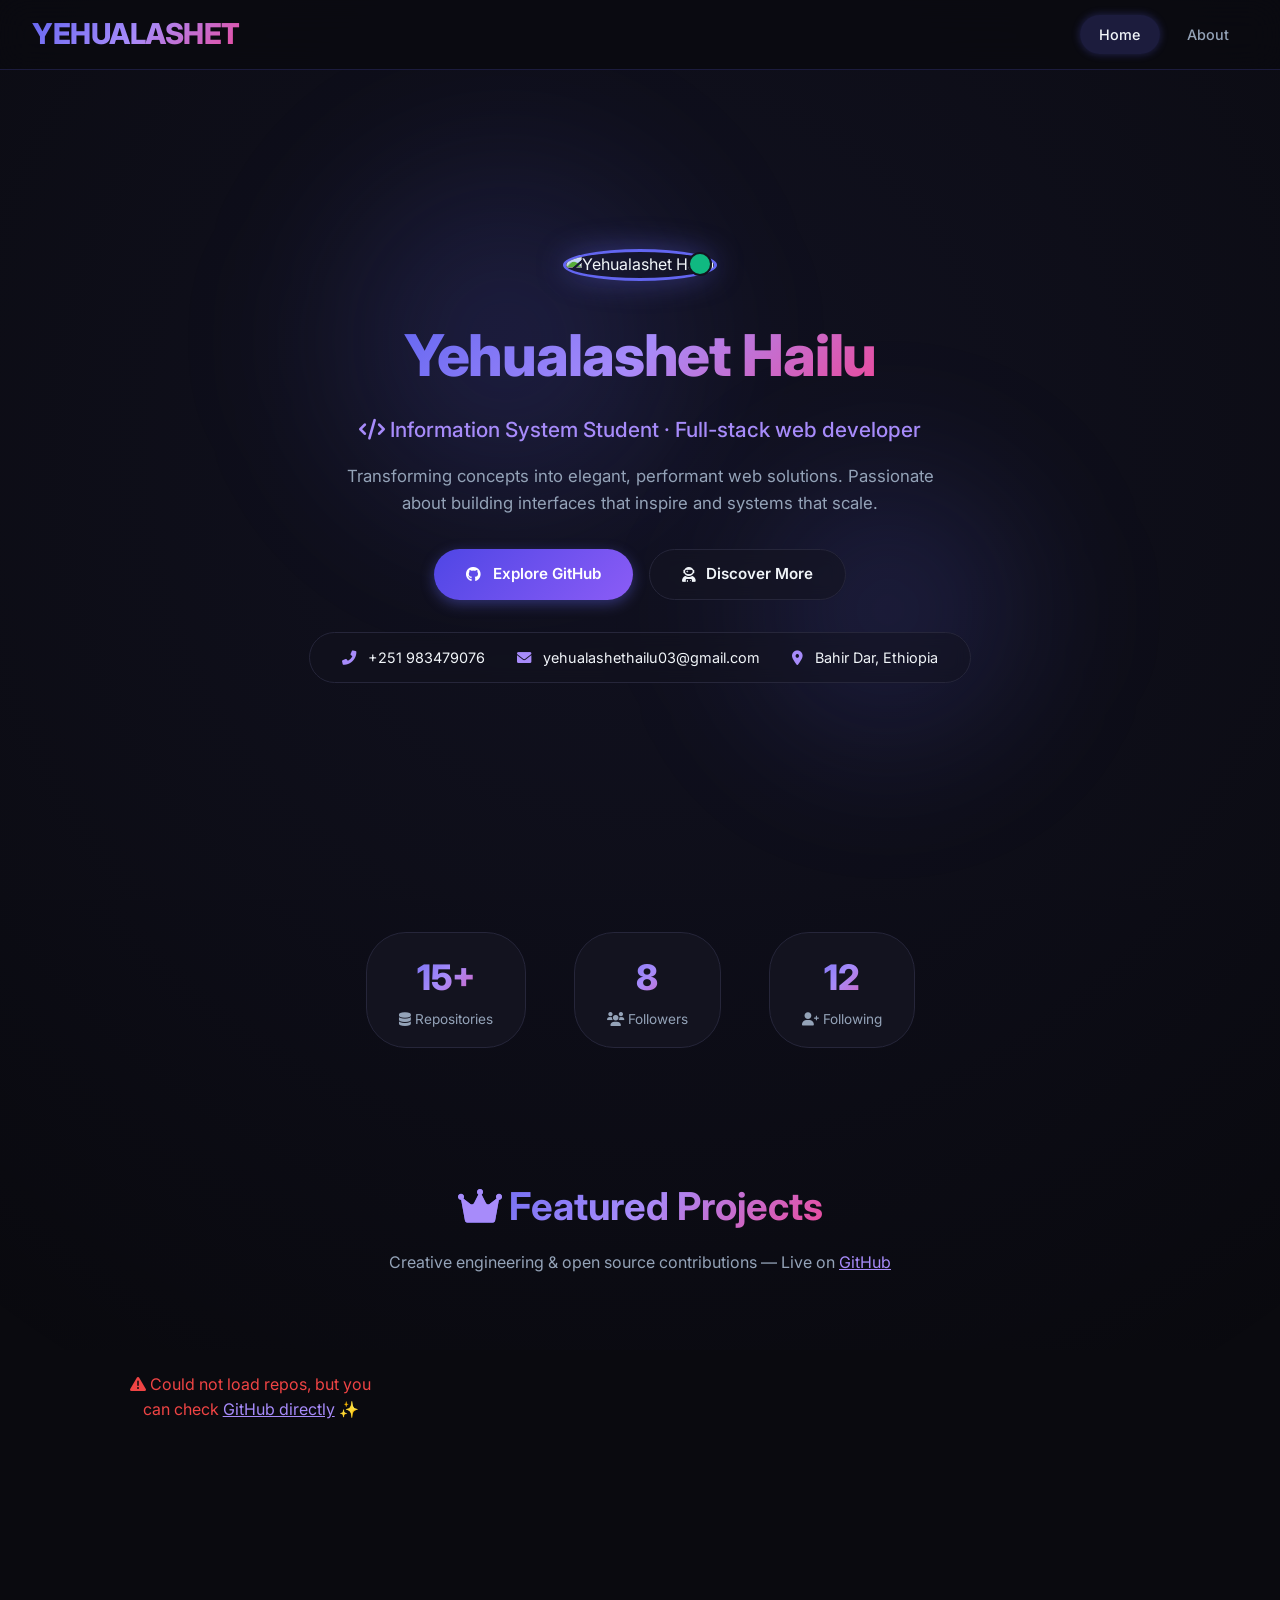
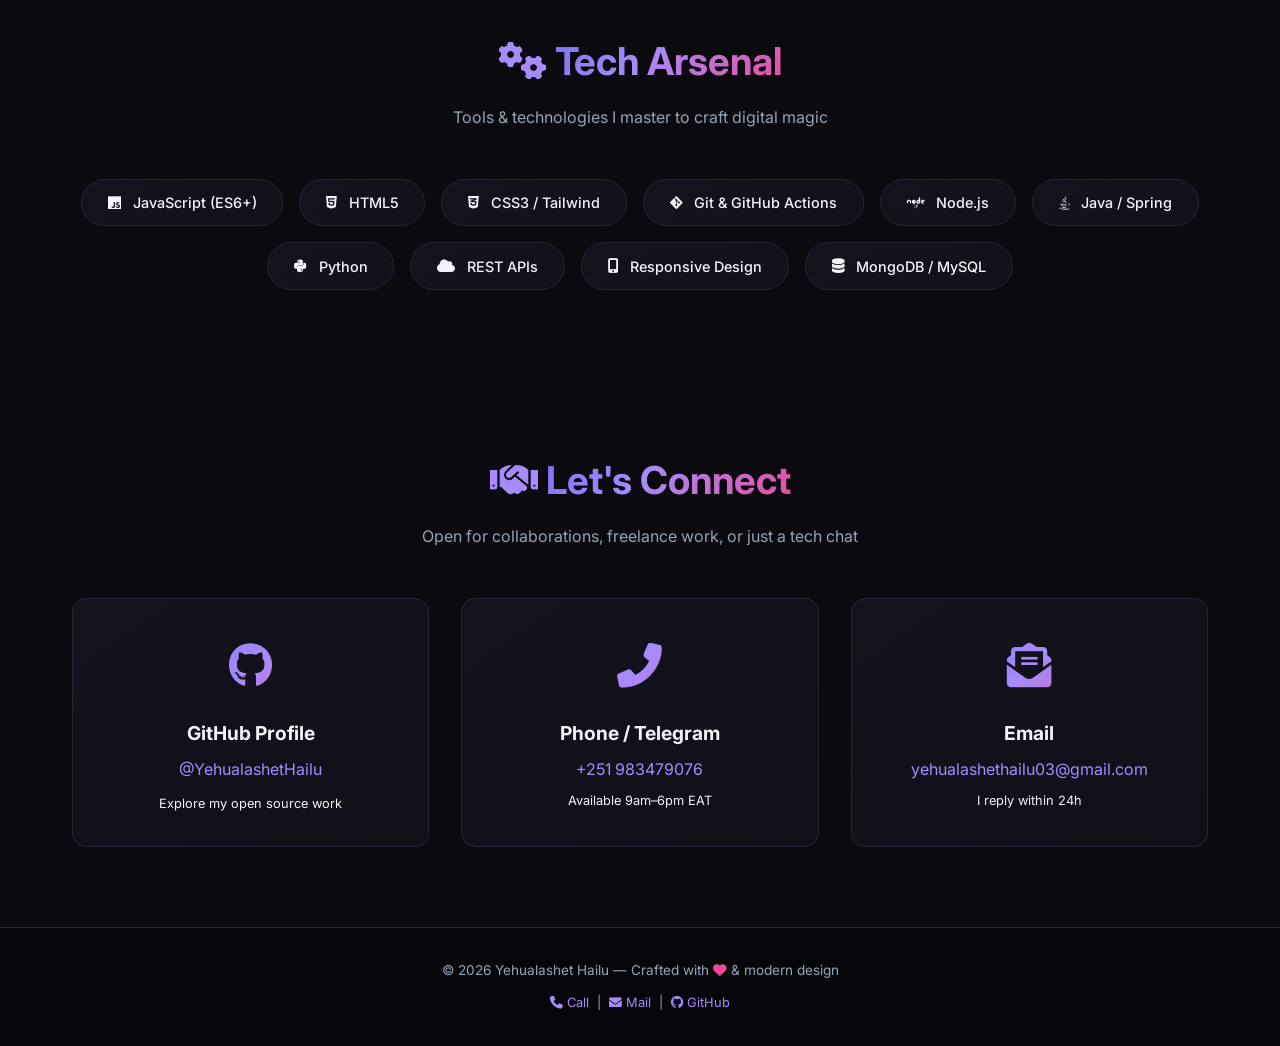
==== index.html @ ea19acee "Add files via upload" ====
<!DOCTYPE html>
<html lang="en">
<head>
  <meta charset="UTF-8" />
  <meta name="viewport" content="width=device-width, initial-scale=1.0" />
  <title>Yehualashet Hailu | Full-stack Developer & Designer</title>
  <meta name="description" content="Portfolio of Yehualashet Hailu — Information System Student at Bahir Dar University, passionate developer creating elegant digital experiences." />
  <link rel="preconnect" href="https://fonts.googleapis.com" />
  <link rel="preconnect" href="https://fonts.gstatic.com" crossorigin />
  <link href="https://fonts.googleapis.com/css2?family=Inter:opsz,wght@14..32,300;14..32,400;14..32,500;14..32,600;14..32,700;14..32,800&display=swap" rel="stylesheet" />
  <link rel="stylesheet" href="https://cdnjs.cloudflare.com/ajax/libs/font-awesome/6.0.0-beta3/css/all.min.css" />
  <link rel="stylesheet" href="style.css" />
</head>
<body>
<div class="bg-animate"></div>

<header class="navbar">
  <div class="logo" onclick="location.href='index.html'">YEHUALASHET</div>
  <nav>
    <a href="index.html" class="active">Home</a>
    <a href="about.html">About</a>
  </nav>
</header>

<section class="hero">
  <div class="hero-glow" style="top: 10%; left: 20%;"></div>
  <div class="hero-glow" style="bottom: 10%; right: 15%; width: 400px; height: 400px; animation-delay: -2s;"></div>
  <div class="avatar-wrapper">
    <img class="profile-avatar" src="https://avatars.githubusercontent.com/u/239943262?v=4" alt="Yehualashet Hailu" />
  </div>
  <h1>Yehualashet Hailu</h1>
  <p class="subtitle"><i class="fas fa-code"></i> Information System Student · Full-stack web developer</p>
  <p class="bio">Transforming concepts into elegant, performant web solutions. Passionate about building interfaces that inspire and systems that scale.</p>
  <div class="hero-btns" style="display: flex; gap: 1rem; justify-content: center; flex-wrap: wrap; margin-bottom: 2rem;">
    <a href="https://github.com/YehualashetHailu" target="_blank" class="btn btn-primary"><i class="fab fa-github"></i> Explore GitHub</a>
    <a href="about.html" class="btn btn-outline"><i class="fas fa-user-astronaut"></i> Discover More</a>
  </div>
  <div class="contact-info-row">
    <span><i class="fas fa-phone-alt"></i> +251 983479076</span>
    <span><i class="fas fa-envelope"></i> yehualashethailu03@gmail.com</span>
    <span><i class="fas fa-map-marker-alt"></i> Bahir Dar, Ethiopia</span>
  </div>
</section>

<div class="stats" id="profile-stats">
  <div class="stat"><div class="stat-num" id="repoCount">—</div><div class="stat-label"><i class="fas fa-database"></i> Repositories</div></div>
  <div class="stat"><div class="stat-num" id="followersCount">—</div><div class="stat-label"><i class="fas fa-users"></i> Followers</div></div>
  <div class="stat"><div class="stat-num" id="followingCount">—</div><div class="stat-label"><i class="fas fa-user-plus"></i> Following</div></div>
</div>

<section class="section">
  <div class="section-header">
    <h2><i class="fas fa-crown"></i> Featured Projects</h2>
    <p>Creative engineering & open source contributions — Live on <a href="https://github.com/YehualashetHailu" target="_blank" style="color:var(--accent)">GitHub</a></p>
  </div>
  <div class="projects-grid" id="repos-home">
    <div class="loading"><i class="fas fa-spinner fa-pulse"></i> Fetching repositories...</div>
  </div>
</section>

<section class="section">
  <div class="section-header">
    <h2><i class="fas fa-cogs"></i> Tech Arsenal</h2>
    <p>Tools & technologies I master to craft digital magic</p>
  </div>
  <div class="skills-grid">
    <span class="skill-badge"><i class="fab fa-js"></i> JavaScript (ES6+)</span>
    <span class="skill-badge"><i class="fab fa-html5"></i> HTML5</span>
    <span class="skill-badge"><i class="fab fa-css3-alt"></i> CSS3 / Tailwind</span>
    <span class="skill-badge"><i class="fab fa-git-alt"></i> Git & GitHub Actions</span>
    <span class="skill-badge"><i class="fab fa-node"></i> Node.js</span>
    <span class="skill-badge"><i class="fab fa-java"></i> Java / Spring</span>
    <span class="skill-badge"><i class="fab fa-python"></i> Python</span>
    <span class="skill-badge"><i class="fas fa-cloud"></i> REST APIs</span>
    <span class="skill-badge"><i class="fas fa-mobile-alt"></i> Responsive Design</span>
    <span class="skill-badge"><i class="fas fa-database"></i> MongoDB / MySQL</span>
  </div>
</section>

<section class="section">
  <div class="section-header">
    <h2><i class="fas fa-handshake"></i> Let's Connect</h2>
    <p>Open for collaborations, freelance work, or just a tech chat</p>
  </div>
  <div class="contact-grid">
    <div class="contact-card">
      <div class="contact-icon"><i class="fab fa-github"></i></div>
      <h3>GitHub Profile</h3>
      <a href="https://github.com/YehualashetHailu" target="_blank">@YehualashetHailu</a>
      <p style="margin-top:0.7rem; font-size:0.8rem;">Explore my open source work</p>
    </div>
    <div class="contact-card">
      <div class="contact-icon"><i class="fas fa-phone-alt"></i></div>
      <h3>Phone / Telegram</h3>
      <a href="tel:0983479076">+251 983479076</a>
      <p style="margin-top:0.5rem; font-size:0.8rem;">Available 9am–6pm EAT</p>
    </div>
    <div class="contact-card">
      <div class="contact-icon"><i class="fas fa-envelope-open-text"></i></div>
      <h3>Email</h3>
      <a href="mailto:yehualashethailu03@gmail.com">yehualashethailu03@gmail.com</a>
      <p style="margin-top:0.5rem; font-size:0.8rem;">I reply within 24h</p>
    </div>
  </div>
</section>

<footer>
  <p>© 2026 Yehualashet Hailu — Crafted with <i class="fas fa-heart" style="color:#ec4899"></i> & modern design</p>
  <p style="margin-top: 0.7rem; font-size:0.8rem;">
    <a href="tel:0983479076"><i class="fas fa-phone"></i> Call</a> &nbsp;|&nbsp;
    <a href="mailto:yehualashethailu03@gmail.com"><i class="fas fa-envelope"></i> Mail</a> &nbsp;|&nbsp;
    <a href="https://github.com/YehualashetHailu" target="_blank"><i class="fab fa-github"></i> GitHub</a>
  </p>
</footer>

<script>
  (function() {
    const username = 'YehualashetHailu';
    const reposContainer = document.getElementById('repos-home');
    const repoStat = document.getElementById('repoCount');
    const followerStat = document.getElementById('followersCount');
    const followingStat = document.getElementById('followingCount');

    async function fetchGitHubStats() {
      try {
        const userRes = await fetch(`https://api.github.com/users/${username}`);
        if (!userRes.ok) throw new Error('User fetch failed');
        const userData = await userRes.json();
        if (repoStat) repoStat.innerText = userData.public_repos || 0;
        if (followerStat) followerStat.innerText = userData.followers || 0;
        if (followingStat) followingStat.innerText = userData.following || 0;
      } catch (err) {
        console.warn('Stats error:', err);
        if (repoStat) repoStat.innerText = '15+';
        if (followerStat) followerStat.innerText = '8';
        if (followingStat) followingStat.innerText = '12';
      }
    }

    async function fetchRepos() {
      if (!reposContainer) return;
      reposContainer.innerHTML = '<div class="loading"><i class="fas fa-spinner fa-pulse"></i> Loading awesome projects...</div>';
      try {
        const res = await fetch(`https://api.github.com/users/${username}/repos?sort=updated&per_page=6`);
        if (!res.ok) throw new Error('Repo fetch failed');
        let repos = await res.json();
        if (!repos.length) {
          reposContainer.innerHTML = '<div class="empty"><i class="fas fa-folder-open"></i> No public repositories found</div>';
          return;
        }
        repos = repos.filter(r => !r.fork).slice(0, 6);
        const cardsHtml = repos.map(repo => {
          let langColor = '#6366f1';
          if (repo.language === 'JavaScript') langColor = '#f7df1e';
          else if (repo.language === 'CSS') langColor = '#38bdf8';
          else if (repo.language === 'HTML') langColor = '#e34c26';
          else if (repo.language === 'Python') langColor = '#3572A5';
          else if (repo.language === 'Java') langColor = '#b07219';
          return `
            <div class="project-card" onclick="window.open('${repo.html_url}', '_blank')">
              <h3><i class="fab fa-github" style="font-size:1rem; margin-right:8px;"></i> ${repo.name.replace(/-/g, ' ').substring(0, 28)}</h3>
              <p class="desc">${repo.description ? repo.description.substring(0, 100) : 'No description available yet — but the code tells a story ✨'}</p>
              <div class="project-meta">
                <div class="project-stats">
                  <span><i class="fas fa-star"></i> ${repo.stargazers_count}</span>
                  <span><i class="fas fa-code-branch"></i> ${repo.forks_count}</span>
                  <span><span style="display:inline-block;width:10px;height:10px;border-radius:50%;background:${langColor};margin-right:4px;"></span> ${repo.language || 'N/A'}</span>
                </div>
                <div class="project-tag" style="background:${langColor}20; color:${langColor === '#f7df1e' ? '#f7df1e' : '#a78bfa'}">${repo.language || 'code'}</div>
              </div>
            </div>
          `;
        }).join('');
        reposContainer.innerHTML = cardsHtml;
      } catch (err) {
        console.error('Repo fetch error:', err);
        reposContainer.innerHTML = '<div class="error"><i class="fas fa-exclamation-triangle"></i> Could not load repos, but you can check <a href="https://github.com/YehualashetHailu" target="_blank" style="color:var(--accent)">GitHub directly</a> ✨</div>';
      }
    }

    fetchGitHubStats();
    fetchRepos();
  })();
</script>
</body>
</html>
---- style.css ----
:root {
  --primary: #6366f1;
  --primary-dark: #4f46e5;
  --primary-glow: rgba(99, 102, 241, 0.4);
  --accent: #a78bfa;
  --accent-pink: #ec4899;
  --bg: #0a0a0f;
  --bg-elevated: #11111a;
  --bg-card: #13131f;
  --bg-card-hover: #1c1c2a;
  --text: #f1f5f9;
  --text-muted: #94a3b8;
  --text-dim: #5b6b8c;
  --border: #26263a;
  --border-glow: #3d3d5c;
  --gradient-1: linear-gradient(135deg, #6366f1 0%, #a78bfa 50%, #ec4899 100%);
  --gradient-2: linear-gradient(135deg, #4f46e5 0%, #8b5cf6 100%);
  --gradient-mesh: radial-gradient(circle at 20% 30%, rgba(99,102,241,0.12) 0%, transparent 50%),
                   radial-gradient(circle at 80% 70%, rgba(236,72,153,0.08) 0%, transparent 60%);
  --shadow-sm: 0 4px 20px rgba(0, 0, 0, 0.3);
  --shadow-md: 0 8px 30px rgba(99, 102, 241, 0.12);
  --shadow-lg: 0 25px 45px -12px rgba(99, 102, 241, 0.25);
  --radius: 20px;
  --radius-md: 14px;
  --transition: all 0.3s cubic-bezier(0.25, 0.46, 0.45, 0.94);
}

* {
  margin: 0;
  padding: 0;
  box-sizing: border-box;
}

html {
  scroll-behavior: smooth;
}

body {
  font-family: 'Inter', 'Segoe UI', 'Helvetica Neue', system-ui, sans-serif;
  background: var(--bg);
  color: var(--text);
  line-height: 1.6;
  overflow-x: hidden;
}

/* Custom Scrollbar */
::-webkit-scrollbar {
  width: 8px;
}
::-webkit-scrollbar-track {
  background: var(--bg-elevated);
}
::-webkit-scrollbar-thumb {
  background: var(--primary);
  border-radius: 10px;
}

/* Animated Background */
.bg-animate {
  position: fixed;
  top: 0;
  left: 0;
  width: 100%;
  height: 100%;
  z-index: -2;
  background: var(--bg);
}
.bg-animate::before {
  content: '';
  position: absolute;
  width: 200%;
  height: 200%;
  top: -50%;
  left: -50%;
  background: radial-gradient(circle, rgba(99,102,241,0.08) 0%, transparent 70%);
  animation: slowRotate 30s linear infinite;
}
@keyframes slowRotate {
  0% { transform: rotate(0deg); }
  100% { transform: rotate(360deg); }
}

/* Navbar */
.navbar {
  position: fixed;
  top: 0;
  left: 0;
  right: 0;
  z-index: 1000;
  background: rgba(10, 10, 15, 0.75);
  backdrop-filter: blur(16px);
  border-bottom: 1px solid rgba(99, 102, 241, 0.2);
  padding: 0 2rem;
  height: 70px;
  display: flex;
  align-items: center;
  justify-content: space-between;
}
.logo {
  font-size: 1.8rem;
  font-weight: 800;
  background: var(--gradient-1);
  -webkit-background-clip: text;
  background-clip: text;
  color: transparent;
  cursor: pointer;
  letter-spacing: -0.5px;
  transition: transform 0.2s;
}
.logo:hover {
  transform: scale(1.02);
}
.navbar nav {
  display: flex;
  gap: 0.5rem;
}
.navbar nav a {
  color: var(--text-muted);
  text-decoration: none;
  font-weight: 500;
  padding: 0.5rem 1.2rem;
  border-radius: 40px;
  transition: all 0.2s;
  font-size: 0.9rem;
}
.navbar nav a:hover,
.navbar nav a.active {
  background: rgba(99, 102, 241, 0.2);
  color: var(--text);
  box-shadow: 0 0 8px rgba(99, 102, 241, 0.3);
}

/* Buttons */
.btn {
  display: inline-flex;
  align-items: center;
  gap: 0.7rem;
  padding: 0.8rem 2rem;
  border-radius: 50px;
  font-weight: 600;
  transition: all 0.25s;
  cursor: pointer;
  border: none;
  font-size: 0.95rem;
  text-decoration: none;
  position: relative;
  overflow: hidden;
  z-index: 1;
}
.btn::before {
  content: '';
  position: absolute;
  top: 0;
  left: -100%;
  width: 100%;
  height: 100%;
  background: linear-gradient(90deg, transparent, rgba(255,255,255,0.2), transparent);
  transition: left 0.5s;
  z-index: -1;
}
.btn:hover::before {
  left: 100%;
}
.btn-primary {
  background: var(--gradient-2);
  color: white;
  box-shadow: 0 4px 14px rgba(99, 102, 241, 0.4);
}
.btn-primary:hover {
  transform: translateY(-3px);
  box-shadow: 0 12px 25px rgba(99, 102, 241, 0.5);
}
.btn-outline {
  background: rgba(20, 20, 35, 0.7);
  backdrop-filter: blur(8px);
  border: 1px solid var(--border);
  color: var(--text);
}
.btn-outline:hover {
  border-color: var(--primary);
  background: rgba(99, 102, 241, 0.1);
  transform: translateY(-3px);
}

/* Hero Section */
.hero {
  min-height: 100vh;
  display: flex;
  flex-direction: column;
  align-items: center;
  justify-content: center;
  text-align: center;
  padding: 8rem 2rem 6rem;
  position: relative;
}
.hero-glow {
  position: absolute;
  width: 500px;
  height: 500px;
  background: radial-gradient(circle, rgba(99,102,241,0.2), transparent 70%);
  border-radius: 50%;
  filter: blur(60px);
  z-index: -1;
  animation: floatGlow 8s infinite alternate;
}
@keyframes floatGlow {
  0% { transform: translateY(0px) scale(1); opacity: 0.5; }
  100% { transform: translateY(-30px) scale(1.1); opacity: 0.8; }
}
.avatar-wrapper {
  position: relative;
  margin-bottom: 1.8rem;
}
.avatar-wrapper::after {
  content: '';
  position: absolute;
  bottom: 5px;
  right: 5px;
  width: 20px;
  height: 20px;
  background: #10b981;
  border-radius: 50%;
  border: 2px solid var(--bg-card);
  animation: pulse 2s infinite;
}
@keyframes pulse {
  0%, 100% { transform: scale(1); opacity: 1; }
  50% { transform: scale(1.2); opacity: 0.7; }
}
.profile-avatar {
  width: 140px;
  height: 140px;
  border-radius: 50%;
  object-fit: cover;
  border: 3px solid var(--primary);
  box-shadow: 0 0 30px var(--primary-glow);
  transition: transform 0.4s;
}
.profile-avatar:hover {
  transform: scale(1.03);
}
.hero h1 {
  font-size: 3.6rem;
  font-weight: 800;
  letter-spacing: -0.02em;
  background: var(--gradient-1);
  -webkit-background-clip: text;
  background-clip: text;
  color: transparent;
  margin-bottom: 0.75rem;
  animation: fadeInUp 0.8s ease;
}
.hero .subtitle {
  font-size: 1.3rem;
  color: var(--accent);
  font-weight: 500;
  margin-bottom: 1rem;
  animation: fadeInUp 0.8s ease 0.1s backwards;
}
.hero .bio {
  max-width: 620px;
  margin: 0 auto 2rem;
  color: var(--text-muted);
  font-size: 1.05rem;
  animation: fadeInUp 0.8s ease 0.2s backwards;
}
.hero-btns {
  display: flex;
  gap: 1rem;
  justify-content: center;
  flex-wrap: wrap;
  margin-bottom: 2rem;
  animation: fadeInUp 0.8s ease 0.3s backwards;
}
@keyframes fadeInUp {
  from {
    opacity: 0;
    transform: translateY(30px);
  }
  to {
    opacity: 1;
    transform: translateY(0);
  }
}
.contact-info-row {
  display: flex;
  gap: 2rem;
  justify-content: center;
  flex-wrap: wrap;
  font-size: 0.9rem;
  background: rgba(19, 19, 31, 0.5);
  backdrop-filter: blur(8px);
  padding: 0.8rem 2rem;
  border-radius: 60px;
  width: fit-content;
  margin: 0 auto;
  border: 1px solid var(--border);
  animation: fadeInUp 0.8s ease 0.4s backwards;
}
.contact-info-row span i {
  margin-right: 8px;
  color: var(--accent);
}

/* Stats Section */
.stats {
  display: flex;
  justify-content: center;
  gap: 3rem;
  padding: 2rem 2rem 3rem;
  flex-wrap: wrap;
}
.stat {
  text-align: center;
  background: var(--bg-card);
  padding: 1rem 2rem;
  border-radius: 40px;
  min-width: 140px;
  border: 1px solid var(--border);
  transition: all 0.2s;
  position: relative;
  overflow: hidden;
}
.stat::after {
  content: '';
  position: absolute;
  bottom: 0;
  left: 0;
  width: 0%;
  height: 2px;
  background: var(--gradient-1);
  transition: width 0.3s;
}
.stat:hover::after {
  width: 100%;
}
.stat:hover {
  border-color: var(--primary);
  transform: translateY(-4px);
  background: var(--bg-card-hover);
}
.stat-num {
  font-size: 2.2rem;
  font-weight: 800;
  background: var(--gradient-1);
  -webkit-background-clip: text;
  background-clip: text;
  color: transparent;
}
.stat-label {
  font-size: 0.85rem;
  color: var(--text-muted);
  margin-top: 0.25rem;
}

/* Sections */
.section {
  padding: 5rem 2rem;
  max-width: 1200px;
  margin: 0 auto;
}
.section-header {
  text-align: center;
  margin-bottom: 3rem;
}
.section-header h2 {
  font-size: 2.4rem;
  font-weight: 700;
  display: inline-block;
  background: var(--gradient-1);
  -webkit-background-clip: text;
  background-clip: text;
  color: transparent;
  position: relative;
}
.section-header h2 i {
  background: none;
  -webkit-text-fill-color: var(--accent);
  color: var(--accent);
}
.section-header p {
  color: var(--text-muted);
  margin-top: 0.8rem;
  font-size: 1rem;
}
.section-header .line {
  width: 70px;
  height: 3px;
  background: var(--gradient-1);
  margin: 0.8rem auto 0;
  border-radius: 3px;
}

/* Skills Grid */
.skills-grid {
  display: flex;
  flex-wrap: wrap;
  justify-content: center;
  gap: 1rem;
}
.skill-badge {
  padding: 0.7rem 1.6rem;
  border-radius: 60px;
  background: linear-gradient(145deg, var(--bg-card), var(--bg-elevated));
  border: 1px solid var(--border);
  font-weight: 500;
  transition: all 0.25s;
  font-size: 0.9rem;
  backdrop-filter: blur(4px);
  cursor: default;
  position: relative;
  overflow: hidden;
}
.skill-badge i {
  margin-right: 8px;
}
.skill-badge:hover {
  border-color: var(--primary);
  transform: translateY(-3px) scale(1.02);
  box-shadow: 0 8px 16px rgba(99, 102, 241, 0.15);
  background: var(--bg-card-hover);
}

/* Projects Grid */
.projects-grid {
  display: grid;
  grid-template-columns: repeat(auto-fill, minmax(340px, 1fr));
  gap: 2rem;
}
.project-card {
  background: var(--bg-card);
  border: 1px solid var(--border);
  border-radius: var(--radius);
  padding: 1.8rem;
  transition: all 0.35s;
  position: relative;
  overflow: hidden;
  cursor: pointer;
  animation: fadeInUp 0.6s ease backwards;
  animation-delay: calc(var(--i, 0) * 0.1s);
}
.project-card::before {
  content: '';
  position: absolute;
  top: 0;
  left: 0;
  right: 0;
  height: 3px;
  background: var(--gradient-1);
  transform: scaleX(0);
  transition: transform 0.3s;
}
.project-card:hover::before {
  transform: scaleX(1);
}
.project-card:hover {
  transform: translateY(-8px);
  border-color: var(--border-glow);
  box-shadow: var(--shadow-lg);
}
.project-card h3 {
  font-size: 1.4rem;
  margin-bottom: 0.7rem;
  font-weight: 700;
}
.project-card .desc {
  color: var(--text-muted);
  font-size: 0.9rem;
  margin-bottom: 1.2rem;
  line-height: 1.5;
}
.project-meta {
  display: flex;
  justify-content: space-between;
  align-items: center;
  flex-wrap: wrap;
  margin-top: 0.8rem;
}
.project-stats {
  display: flex;
  gap: 1rem;
  color: var(--text-dim);
  font-size: 0.8rem;
}
.project-stats i {
  margin-right: 4px;
}
.project-tag {
  padding: 0.3rem 1rem;
  border-radius: 30px;
  font-size: 0.7rem;
  font-weight: 600;
  letter-spacing: 0.5px;
}

/* Contact Grid */
.contact-grid {
  display: grid;
  grid-template-columns: repeat(auto-fit, minmax(260px, 1fr));
  gap: 2rem;
  margin-top: 1rem;
}
.contact-card {
  background: linear-gradient(145deg, var(--bg-card), #0f0f18);
  border: 1px solid var(--border);
  border-radius: var(--radius-md);
  padding: 2rem;
  text-align: center;
  transition: all 0.3s;
  position: relative;
  overflow: hidden;
}
.contact-card::after {
  content: '';
  position: absolute;
  bottom: 0;
  left: 0;
  width: 0%;
  height: 2px;
  background: var(--gradient-1);
  transition: width 0.3s;
}
.contact-card:hover::after {
  width: 100%;
}
.contact-card:hover {
  border-color: var(--primary);
  transform: translateY(-6px);
  background: var(--bg-card-hover);
}
.contact-icon {
  font-size: 2.8rem;
  background: var(--gradient-1);
  -webkit-background-clip: text;
  background-clip: text;
  color: transparent;
  margin-bottom: 1rem;
}
.contact-card h3 {
  font-size: 1.2rem;
  margin-bottom: 0.5rem;
}
.contact-card a {
  color: var(--accent);
  text-decoration: none;
  transition: all 0.2s;
}
.contact-card a:hover {
  text-decoration: underline;
}

/* Page Header (About) */
.page-header {
  min-height: 55vh;
  display: flex;
  flex-direction: column;
  align-items: center;
  justify-content: center;
  text-align: center;
  padding: 8rem 2rem 4rem;
  position: relative;
}
.page-header h1 {
  font-size: 3.5rem;
  font-weight: 800;
  background: var(--gradient-1);
  -webkit-background-clip: text;
  background-clip: text;
  color: transparent;
  margin-bottom: 0.5rem;
  animation: fadeInUp 0.8s ease;
}
.page-header .subtitle {
  font-size: 1.2rem;
  color: var(--accent);
  margin-bottom: 1rem;
  animation: fadeInUp 0.8s ease 0.1s backwards;
}
.page-header .avatar-glow {
  animation: fadeInUp 0.8s ease;
}

/* Two Column Layout */
.two-col {
  display: grid;
  grid-template-columns: 1fr 1fr;
  gap: 3rem;
  align-items: start;
}

/* Info Card */
.info-card {
  background: var(--bg-card);
  border: 1px solid var(--border);
  border-radius: var(--radius);
  padding: 2rem;
  transition: all 0.3s;
  animation: fadeInUp 0.6s ease backwards;
}
.info-card:nth-child(1) { animation-delay: 0.1s; }
.info-card:nth-child(2) { animation-delay: 0.2s; }
.info-card:hover {
  border-color: var(--primary);
  transform: translateY(-5px);
  box-shadow: var(--shadow-lg);
}
.info-card h3 {
  font-size: 1.5rem;
  margin-bottom: 1.2rem;
  display: flex;
  align-items: center;
  gap: 0.6rem;
}
.info-card h3 i {
  color: var(--accent);
}
.info-card p {
  color: var(--text-muted);
  margin-bottom: 1rem;
}

/* Personal Details */
.personal-details {
  background: linear-gradient(145deg, #0f0f18, var(--bg-card));
  border-radius: var(--radius-md);
  padding: 1.5rem;
  margin-top: 1.5rem;
}
.personal-details p {
  display: flex;
  align-items: center;
  gap: 0.8rem;
  margin: 0.8rem 0;
  font-size: 0.95rem;
  transition: transform 0.2s;
}
.personal-details p:hover {
  transform: translateX(5px);
}
.personal-details i {
  width: 24px;
  color: var(--accent);
}

/* Timeline */
.timeline {
  position: relative;
  padding-left: 1.5rem;
}
.timeline::before {
  content: '';
  position: absolute;
  left: 0;
  top: 0;
  bottom: 0;
  width: 2px;
  background: linear-gradient(to bottom, var(--primary), var(--accent-pink));
}
.timeline-item {
  position: relative;
  margin-bottom: 2rem;
  padding-left: 1.5rem;
  transition: transform 0.2s;
}
.timeline-item:hover {
  transform: translateX(5px);
}
.timeline-item::before {
  content: '';
  position: absolute;
  left: -1.5rem;
  top: 5px;
  width: 12px;
  height: 12px;
  border-radius: 50%;
  background: var(--primary);
  border: 2px solid var(--bg-card);
  transition: transform 0.2s;
}
.timeline-item:hover::before {
  transform: scale(1.3);
  background: var(--accent-pink);
}
.timeline-item h4 {
  font-size: 1.1rem;
  font-weight: 700;
  margin-bottom: 0.3rem;
}
.timeline-item .time {
  font-size: 0.8rem;
  color: var(--accent);
  margin-bottom: 0.5rem;
}
.timeline-item p {
  color: var(--text-muted);
  font-size: 0.9rem;
}

/* CTA Card */
.cta-card {
  background: linear-gradient(145deg, var(--bg-card), #0f0f18);
  border: 1px solid var(--border);
  border-radius: var(--radius);
  padding: 2.5rem;
  text-align: center;
  max-width: 700px;
  margin: 0 auto;
  transition: all 0.3s;
  animation: fadeInUp 0.6s ease 0.3s backwards;
}
.cta-card:hover {
  border-color: var(--primary);
  transform: translateY(-6px);
  box-shadow: var(--shadow-lg);
}
.cta-icon {
  font-size: 3rem;
  background: var(--gradient-1);
  -webkit-background-clip: text;
  background-clip: text;
  color: transparent;
  margin-bottom: 1rem;
}
.contact-links {
  display: flex;
  gap: 2rem;
  justify-content: center;
  flex-wrap: wrap;
  margin-top: 1.5rem;
  padding-top: 1.5rem;
  border-top: 1px solid var(--border);
}
.contact-links a {
  color: var(--text-muted);
  text-decoration: none;
  transition: all 0.2s;
  position: relative;
}
.contact-links a::after {
  content: '';
  position: absolute;
  bottom: -4px;
  left: 0;
  width: 0%;
  height: 1px;
  background: var(--accent);
  transition: width 0.2s;
}
.contact-links a:hover {
  color: var(--accent);
}
.contact-links a:hover::after {
  width: 100%;
}

/* Footer */
footer {
  text-align: center;
  padding: 2rem;
  border-top: 1px solid var(--border);
  background: rgba(0, 0, 0, 0.3);
  color: var(--text-muted);
  font-size: 0.85rem;
}
footer a {
  color: var(--accent);
  text-decoration: none;
  transition: color 0.2s;
}
footer a:hover {
  text-decoration: underline;
}

/* Loading & Error */
.loading, .error, .empty {
  text-align: center;
  padding: 3rem;
  color: var(--text-muted);
}
.error {
  color: #ef4444;
}

/* Responsive */
@media (max-width: 768px) {
  .hero h1 {
    font-size: 2.3rem;
  }
  .section {
    padding: 3rem 1rem;
  }
  .stats {
    gap: 1rem;
  }
  .contact-info-row {
    flex-direction: column;
    gap: 0.8rem;
    padding: 1rem 1.5rem;
    border-radius: 30px;
  }
  .navbar {
    padding: 0 1rem;
  }
  .two-col {
    grid-template-columns: 1fr;
    gap: 2rem;
  }
  .projects-grid {
    grid-template-columns: 1fr;
  }
  .page-header h1 {
    font-size: 2.3rem;
  }
  .hero h1 {
    font-size: 2rem;
  }
  .section-header h2 {
    font-size: 1.8rem;
  }
}
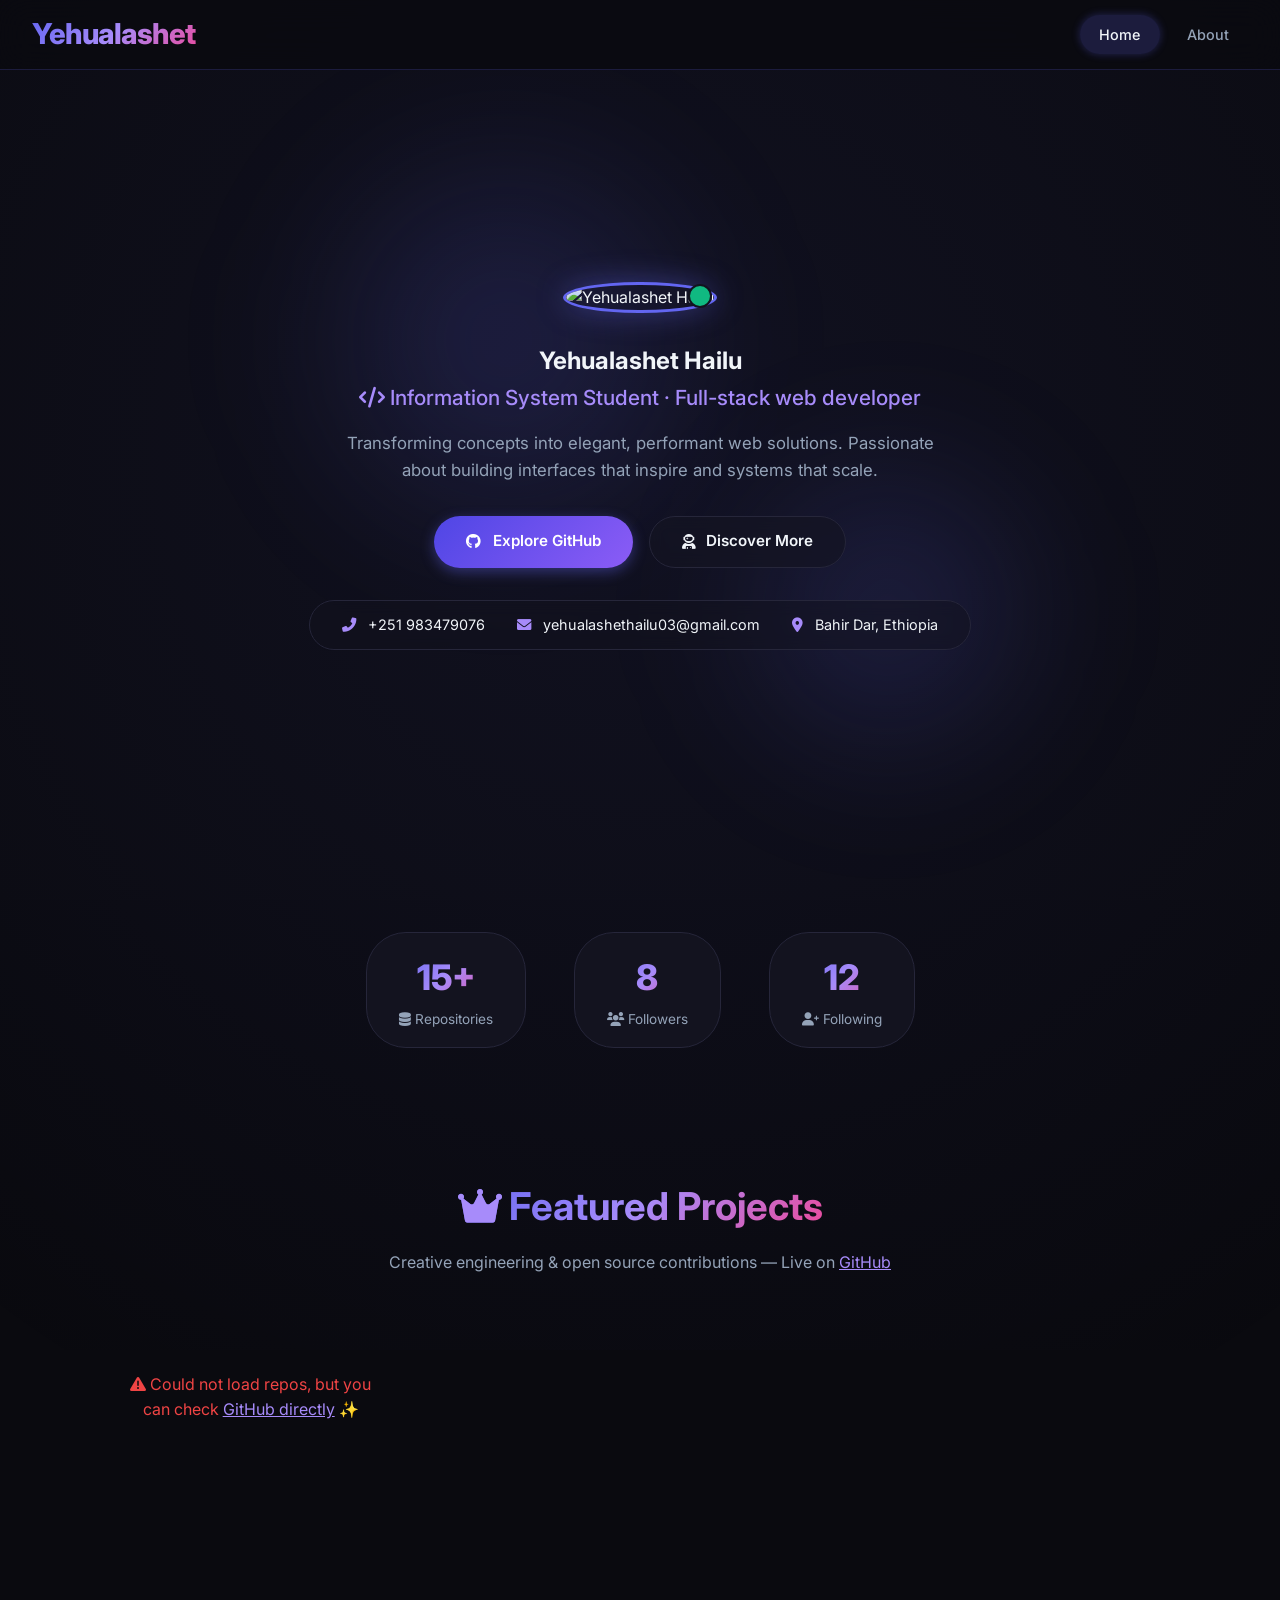
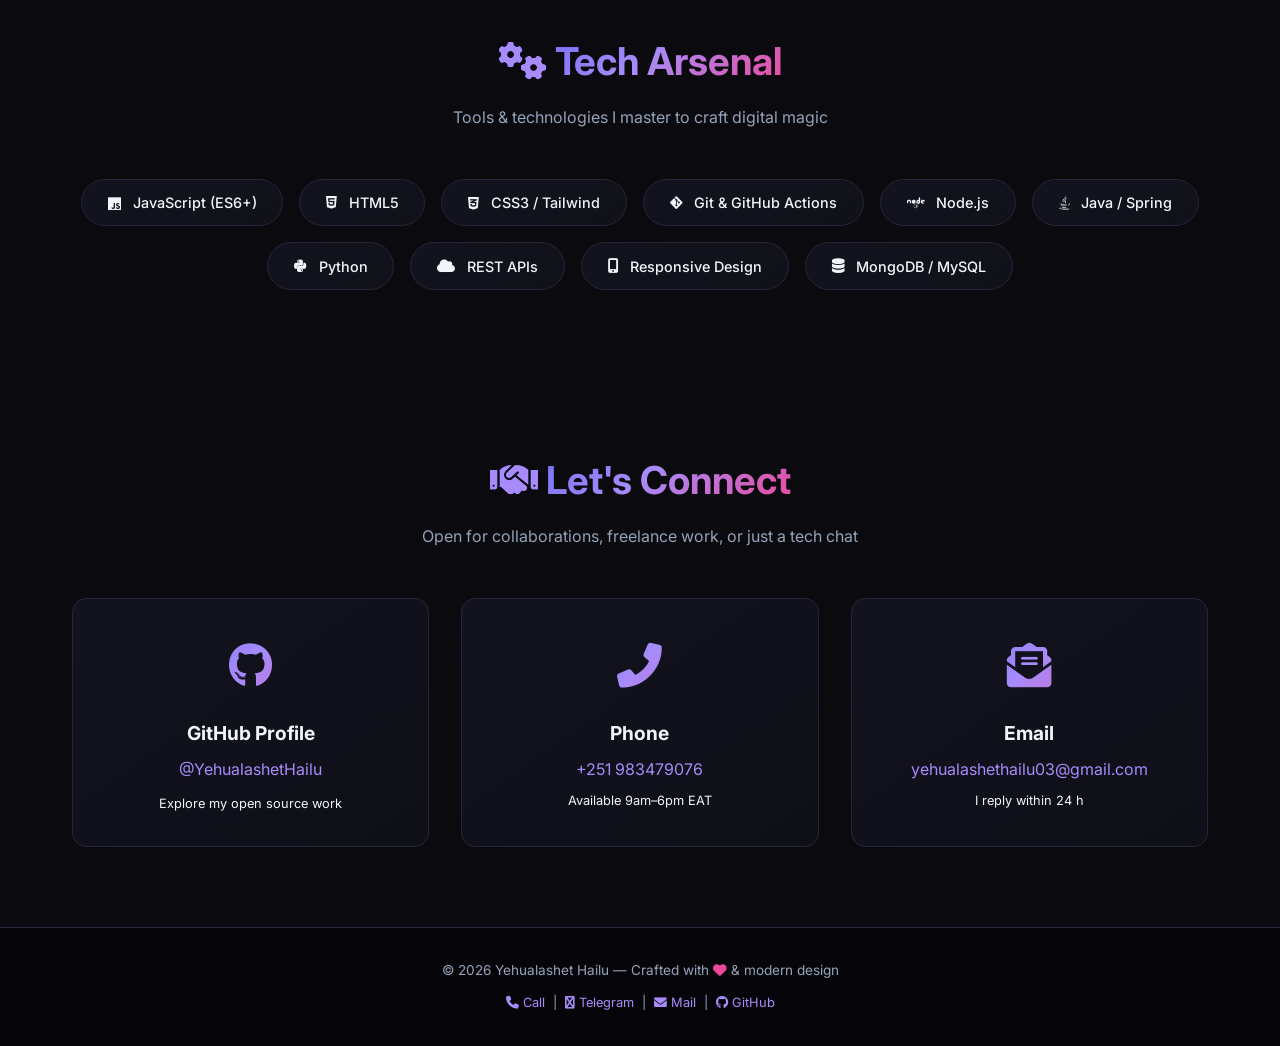
==== commit 0df362fc: "adding telegram account" ====
--- a/index.html
+++ b/index.html
@@ -15,7 +15,7 @@
 <div class="bg-animate"></div>
 
 <header class="navbar">
-  <div class="logo" onclick="location.href='index.html'">YEHUALASHET</div>
+  <div class="logo" onclick="location.href='index.html'">Yehualashet</div>
   <nav>
     <a href="index.html" class="active">Home</a>
     <a href="about.html">About</a>
@@ -28,7 +28,7 @@
   <div class="avatar-wrapper">
     <img class="profile-avatar" src="https://avatars.githubusercontent.com/u/239943262?v=4" alt="Yehualashet Hailu" />
   </div>
-  <h1>Yehualashet Hailu</h1>
+  <h2>Yehualashet Hailu</h2>
   <p class="subtitle"><i class="fas fa-code"></i> Information System Student · Full-stack web developer</p>
   <p class="bio">Transforming concepts into elegant, performant web solutions. Passionate about building interfaces that inspire and systems that scale.</p>
   <div class="hero-btns" style="display: flex; gap: 1rem; justify-content: center; flex-wrap: wrap; margin-bottom: 2rem;">
@@ -91,7 +91,7 @@
     </div>
     <div class="contact-card">
       <div class="contact-icon"><i class="fas fa-phone-alt"></i></div>
-      <h3>Phone / Telegram</h3>
+      <h3>Phone</h3>
       <a href="tel:0983479076">+251 983479076</a>
       <p style="margin-top:0.5rem; font-size:0.8rem;">Available 9am–6pm EAT</p>
     </div>
@@ -99,7 +99,7 @@
       <div class="contact-icon"><i class="fas fa-envelope-open-text"></i></div>
       <h3>Email</h3>
       <a href="mailto:yehualashethailu03@gmail.com">yehualashethailu03@gmail.com</a>
-      <p style="margin-top:0.5rem; font-size:0.8rem;">I reply within 24h</p>
+      <p style="margin-top:0.5rem; font-size:0.8rem;">I reply within 24 h</p>
     </div>
   </div>
 </section>
@@ -108,6 +108,7 @@
   <p>© 2026 Yehualashet Hailu — Crafted with <i class="fas fa-heart" style="color:#ec4899"></i> & modern design</p>
   <p style="margin-top: 0.7rem; font-size:0.8rem;">
     <a href="tel:0983479076"><i class="fas fa-phone"></i> Call</a> &nbsp;|&nbsp;
+    <a href="t.me/Myaone1325"><i class="fas fa-telegram"></i> Telegram</a> &nbsp;|&nbsp;
     <a href="mailto:yehualashethailu03@gmail.com"><i class="fas fa-envelope"></i> Mail</a> &nbsp;|&nbsp;
     <a href="https://github.com/YehualashetHailu" target="_blank"><i class="fab fa-github"></i> GitHub</a>
   </p>
@@ -183,4 +184,4 @@
   })();
 </script>
 </body>
-</html>+</html>
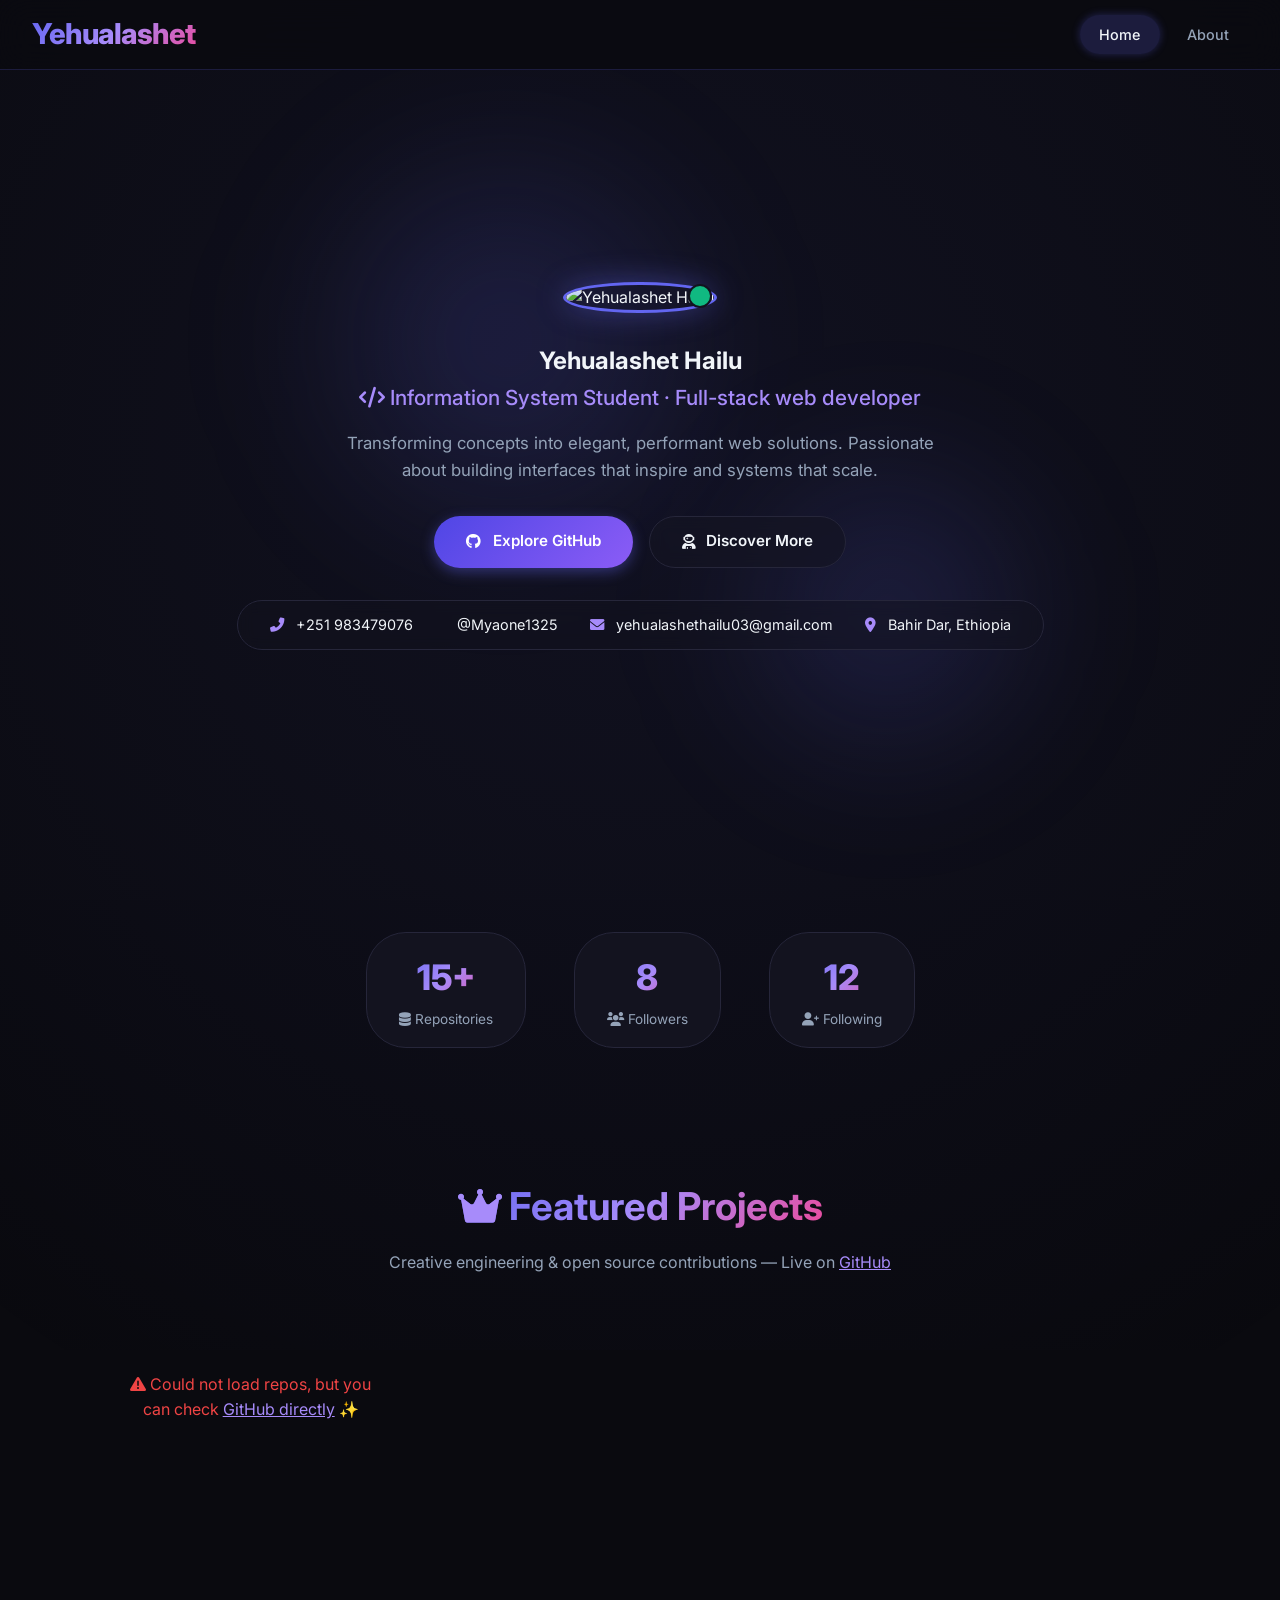
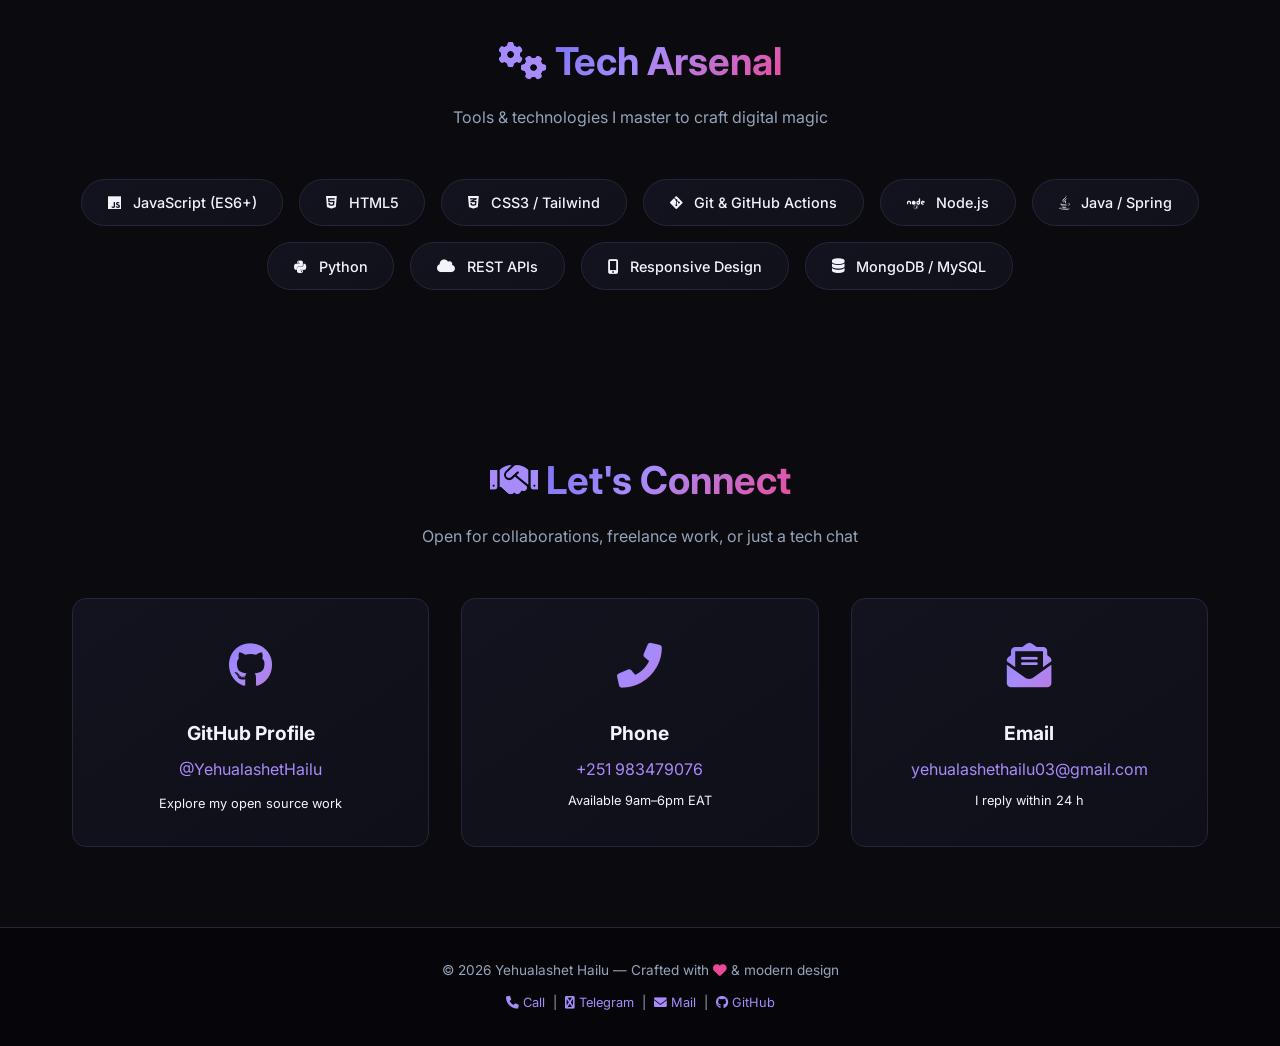
==== commit badbd0ba: "telegram adding" ====
--- a/index.html
+++ b/index.html
@@ -37,6 +37,7 @@
   </div>
   <div class="contact-info-row">
     <span><i class="fas fa-phone-alt"></i> +251 983479076</span>
+    <span><i class="fas fa-telegram-alt"></i> @Myaone1325</span>
     <span><i class="fas fa-envelope"></i> yehualashethailu03@gmail.com</span>
     <span><i class="fas fa-map-marker-alt"></i> Bahir Dar, Ethiopia</span>
   </div>
